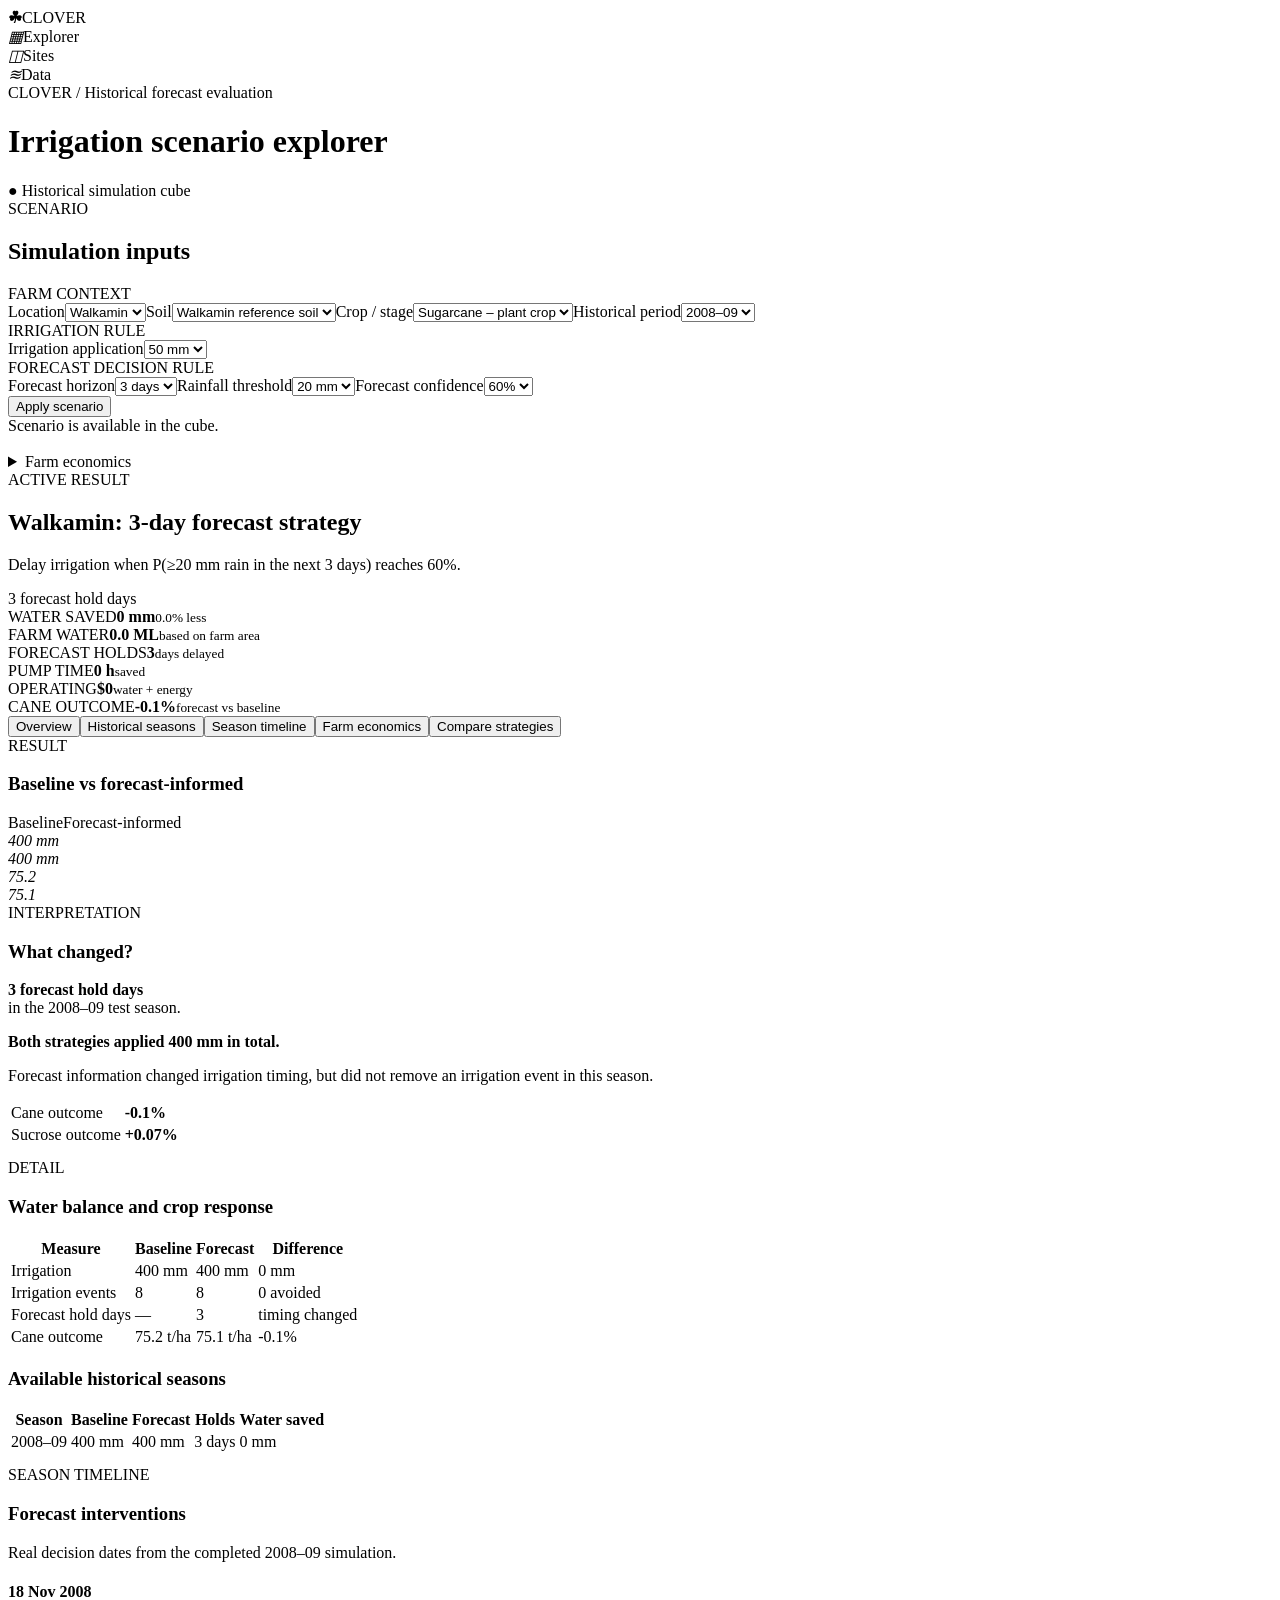
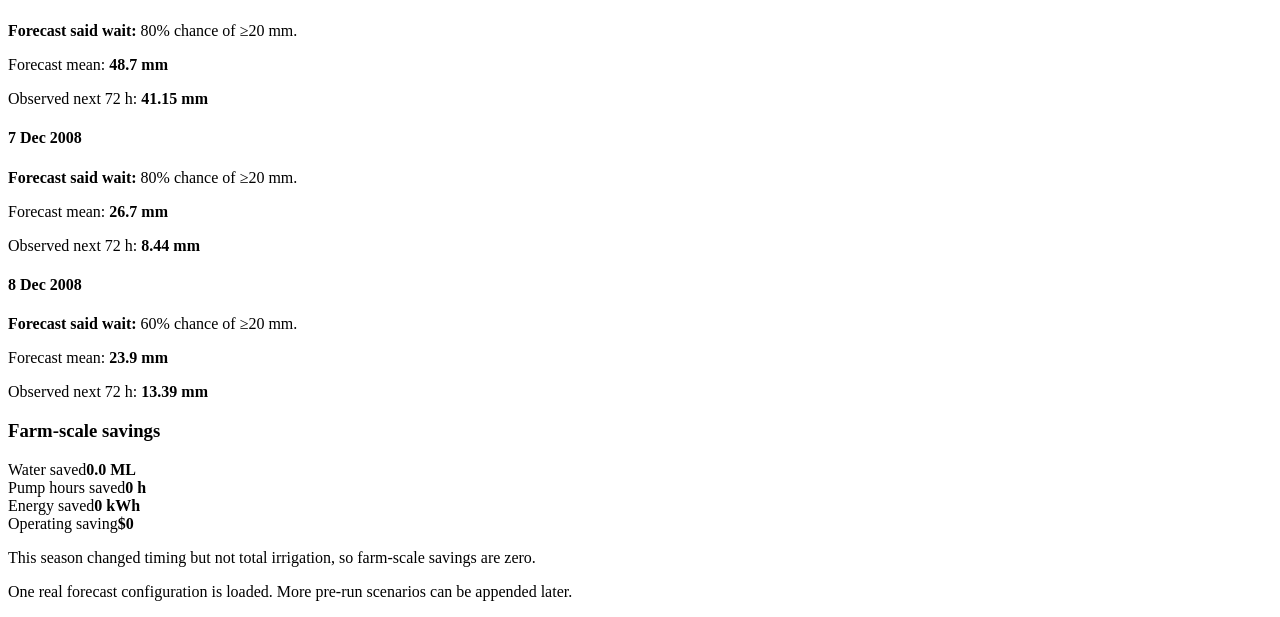
==== irat/index.html @ 1ba7d4de "Publish clean i-RAT-style CLOVER interface" ====
<!doctype html><html><head><meta charset="utf-8"><meta name="viewport" content="width=device-width,initial-scale=1"><title>CLOVER Irrigation Scenario Explorer</title><link rel="stylesheet" href="styles.css"></head><body><div class="app"><aside class="rail"><div class="brand"><b>☘</b>CLOVER</div><div class="nav on"><i>▦</i>Explorer</div><div class="nav"><i>◫</i>Sites</div><div class="nav"><i>≋</i>Data</div></aside><header class="top"><div><div class="crumb">CLOVER / Historical forecast evaluation</div><h1>Irrigation scenario explorer</h1></div><div class="badge">● Historical simulation cube</div></header><aside class="side"><div class="kick">SCENARIO</div><h2>Simulation inputs</h2><div class="sec first">FARM CONTEXT</div><label>Location</label><select><option>Walkamin</option></select><label>Soil</label><select><option>Walkamin reference soil</option></select><label>Crop / stage</label><select><option>Sugarcane – plant crop</option></select><label>Historical period</label><select><option>2008–09</option></select><div class="sec">IRRIGATION RULE</div><label>Irrigation application</label><select><option>50 mm</option></select><div class="forecast"><div class="sec">FORECAST DECISION RULE</div><label>Forecast horizon</label><select><option>3 days</option></select><label>Rainfall threshold</label><select><option>20 mm</option></select><label>Forecast confidence</label><select><option>60%</option></select></div><button class="apply" onclick="document.getElementById('hint').textContent='Scenario applied — real 2008–09 simulation output.'">Apply scenario</button><div class="hint" id="hint">Scenario is available in the cube.</div><details style="margin-top:18px"><summary>Farm economics</summary><label>Farm area (ha)</label><input id="area" value="40" type="number"><label>Pump flow (L/s)</label><input id="flow" value="60" type="number"><label>Pump power (kW)</label><input id="power" value="10" type="number"><label>Energy price ($/kWh)</label><input id="ep" value="0.30" type="number"><label>Water price ($/ML)</label><input id="wp" value="20.35" type="number"></details></aside><main class="main"><section class="head"><div><div class="kick">ACTIVE RESULT</div><h2>Walkamin: 3-day forecast strategy</h2><p>Delay irrigation when P(≥20 mm rain in the next 3 days) reaches 60%.</p></div><div class="pill">3 forecast hold days</div></section><section class="metrics"><div class="m"><span>WATER SAVED</span><b>0 mm</b><small>0.0% less</small></div><div class="m"><span>FARM WATER</span><b id="ml">0.0 ML</b><small>based on farm area</small></div><div class="m"><span>FORECAST HOLDS</span><b>3</b><small>days delayed</small></div><div class="m"><span>PUMP TIME</span><b id="hrs">0 h</b><small>saved</small></div><div class="m"><span>OPERATING</span><b id="money">$0</b><small>water + energy</small></div><div class="m"><span>CANE OUTCOME</span><b>-0.1%</b><small>forecast vs baseline</small></div></section><nav class="tabs"><button class="tab on" data-id="overview">Overview</button><button class="tab" data-id="history">Historical seasons</button><button class="tab" data-id="timeline">Season timeline</button><button class="tab" data-id="economics">Farm economics</button><button class="tab" data-id="compare">Compare strategies</button></nav><section id="overview" class="pane on"><div class="grid"><article class="panel"><div class="kick">RESULT</div><h3>Baseline vs forecast-informed</h3><div class="legend"><span><i class="d db"></i>Baseline</span><span><i class="d dt"></i>Forecast-informed</span></div><div class="chart"><div class="g"><div class="bar bb" style="height:78%"><em>400 mm</em></div><div class="bar bt" style="height:78%"><em>400 mm</em></div></div><div class="g"><div class="bar bb" style="height:65%"><em>75.2</em></div><div class="bar bt" style="height:64.9%"><em>75.1</em></div></div></div></article><article class="panel"><div class="kick">INTERPRETATION</div><h3>What changed?</h3><div class="call"><b>3 forecast hold days</b><br><span class="note">in the 2008–09 test season.</span></div><p><b>Both strategies applied 400 mm in total.</b></p><p class="note">Forecast information changed irrigation timing, but did not remove an irrigation event in this season.</p><table><tr><td>Cane outcome</td><td><b>-0.1%</b></td></tr><tr><td>Sucrose outcome</td><td><b>+0.07%</b></td></tr></table></article></div><article class="panel" style="margin-top:12px"><div class="kick">DETAIL</div><h3>Water balance and crop response</h3><table><thead><tr><th>Measure</th><th>Baseline</th><th>Forecast</th><th>Difference</th></tr></thead><tbody><tr><td>Irrigation</td><td>400 mm</td><td>400 mm</td><td>0 mm</td></tr><tr><td>Irrigation events</td><td>8</td><td>8</td><td>0 avoided</td></tr><tr><td>Forecast hold days</td><td>—</td><td>3</td><td>timing changed</td></tr><tr><td>Cane outcome</td><td>75.2 t/ha</td><td>75.1 t/ha</td><td>-0.1%</td></tr></tbody></table></article></section><section id="history" class="pane"><article class="panel" style="margin-top:12px"><h3>Available historical seasons</h3><table><thead><tr><th>Season</th><th>Baseline</th><th>Forecast</th><th>Holds</th><th>Water saved</th></tr></thead><tbody><tr><td>2008–09</td><td>400 mm</td><td>400 mm</td><td>3 days</td><td>0 mm</td></tr></tbody></table></article></section><section id="timeline" class="pane"><article class="panel" style="margin-top:12px"><div class="kick">SEASON TIMELINE</div><h3>Forecast interventions</h3><p class="note">Real decision dates from the completed 2008–09 simulation.</p></article><div class="decisions"><div class="decision"><h4>18 Nov 2008</h4><p><b>Forecast said wait:</b> 80% chance of ≥20 mm.</p><p>Forecast mean: <b>48.7 mm</b></p><p>Observed next 72 h: <b>41.15 mm</b></p></div><div class="decision"><h4>7 Dec 2008</h4><p><b>Forecast said wait:</b> 80% chance of ≥20 mm.</p><p>Forecast mean: <b>26.7 mm</b></p><p>Observed next 72 h: <b>8.44 mm</b></p></div><div class="decision"><h4>8 Dec 2008</h4><p><b>Forecast said wait:</b> 60% chance of ≥20 mm.</p><p>Forecast mean: <b>23.9 mm</b></p><p>Observed next 72 h: <b>13.39 mm</b></p></div></div></section><section id="economics" class="pane"><article class="panel" style="margin-top:12px"><h3>Farm-scale savings</h3><div class="econ"><div class="ebox"><span>Water saved</span><b id="e_ml">0.0 ML</b></div><div class="ebox"><span>Pump hours saved</span><b id="e_h">0 h</b></div><div class="ebox"><span>Energy saved</span><b id="e_kwh">0 kWh</b></div><div class="ebox"><span>Operating saving</span><b id="e_m">$0</b></div></div><p class="note">This season changed timing but not total irrigation, so farm-scale savings are zero.</p></article></section><section id="compare" class="pane"><article class="panel" style="margin-top:12px"><p class="note">One real forecast configuration is loaded. More pre-run scenarios can be appended later.</p></article></section></main></div><script src="app.js"></script></body></html>
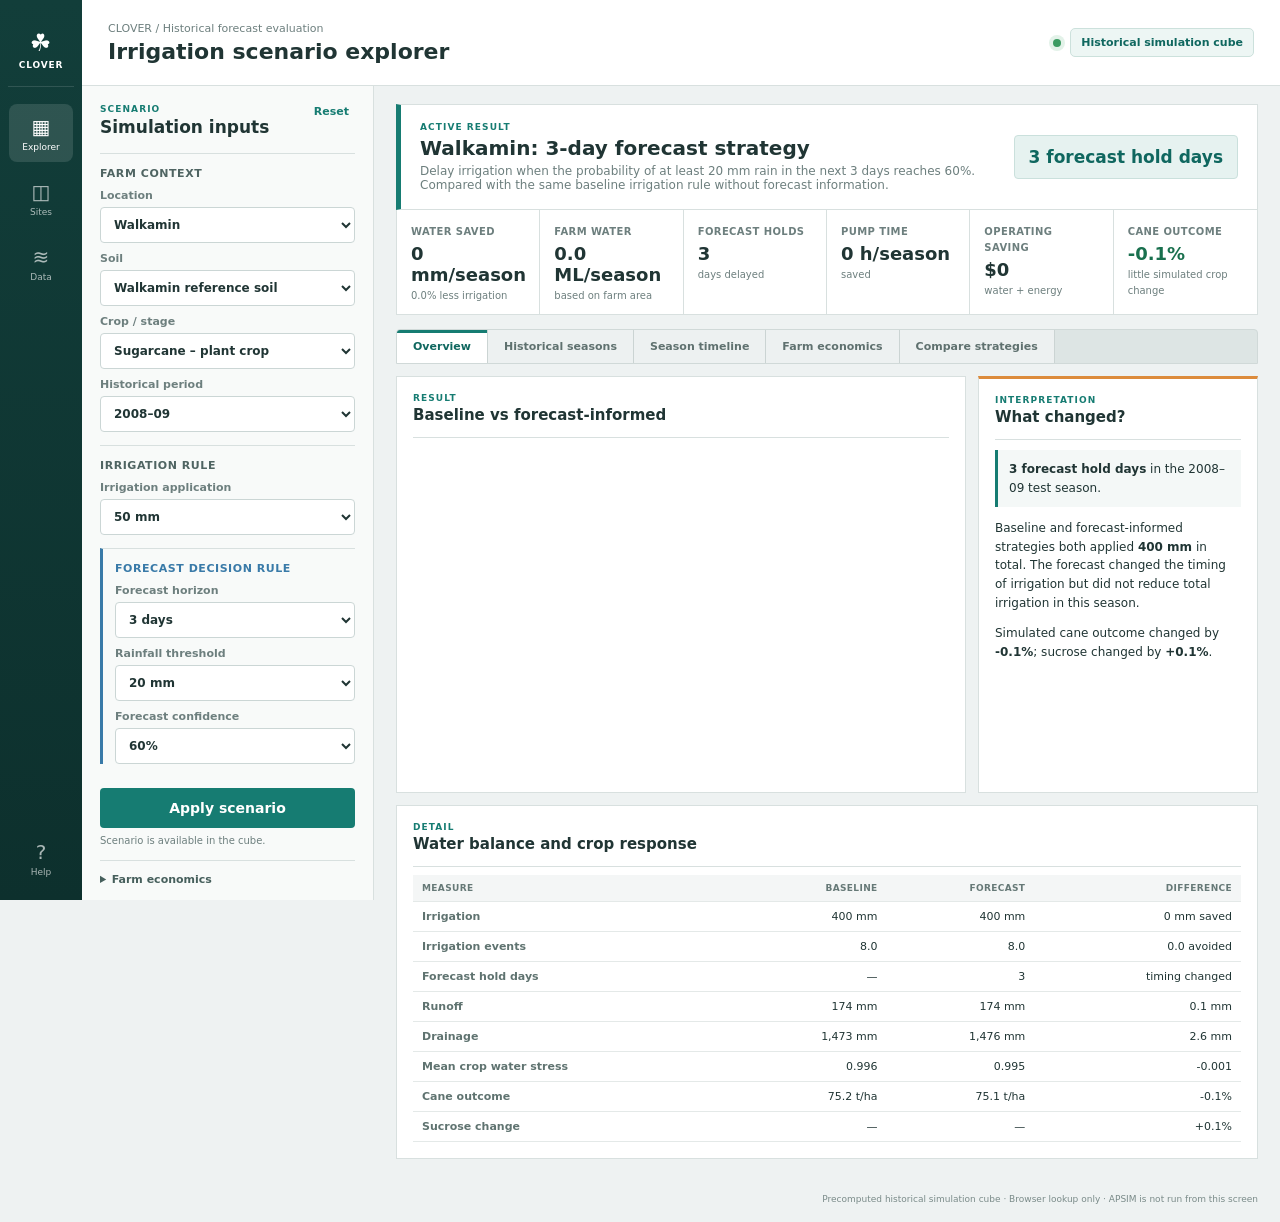
==== commit 8435b8b8: "Restore CLOVER farmer irrigation explorer on /irat" ====
--- a/irat/index.html
+++ b/irat/index.html
@@ -1 +1,159 @@
-<!doctype html><html><head><meta charset="utf-8"><meta name="viewport" content="width=device-width,initial-scale=1"><title>CLOVER Irrigation Scenario Explorer</title><link rel="stylesheet" href="styles.css"></head><body><div class="app"><aside class="rail"><div class="brand"><b>☘</b>CLOVER</div><div class="nav on"><i>▦</i>Explorer</div><div class="nav"><i>◫</i>Sites</div><div class="nav"><i>≋</i>Data</div></aside><header class="top"><div><div class="crumb">CLOVER / Historical forecast evaluation</div><h1>Irrigation scenario explorer</h1></div><div class="badge">● Historical simulation cube</div></header><aside class="side"><div class="kick">SCENARIO</div><h2>Simulation inputs</h2><div class="sec first">FARM CONTEXT</div><label>Location</label><select><option>Walkamin</option></select><label>Soil</label><select><option>Walkamin reference soil</option></select><label>Crop / stage</label><select><option>Sugarcane – plant crop</option></select><label>Historical period</label><select><option>2008–09</option></select><div class="sec">IRRIGATION RULE</div><label>Irrigation application</label><select><option>50 mm</option></select><div class="forecast"><div class="sec">FORECAST DECISION RULE</div><label>Forecast horizon</label><select><option>3 days</option></select><label>Rainfall threshold</label><select><option>20 mm</option></select><label>Forecast confidence</label><select><option>60%</option></select></div><button class="apply" onclick="document.getElementById('hint').textContent='Scenario applied — real 2008–09 simulation output.'">Apply scenario</button><div class="hint" id="hint">Scenario is available in the cube.</div><details style="margin-top:18px"><summary>Farm economics</summary><label>Farm area (ha)</label><input id="area" value="40" type="number"><label>Pump flow (L/s)</label><input id="flow" value="60" type="number"><label>Pump power (kW)</label><input id="power" value="10" type="number"><label>Energy price ($/kWh)</label><input id="ep" value="0.30" type="number"><label>Water price ($/ML)</label><input id="wp" value="20.35" type="number"></details></aside><main class="main"><section class="head"><div><div class="kick">ACTIVE RESULT</div><h2>Walkamin: 3-day forecast strategy</h2><p>Delay irrigation when P(≥20 mm rain in the next 3 days) reaches 60%.</p></div><div class="pill">3 forecast hold days</div></section><section class="metrics"><div class="m"><span>WATER SAVED</span><b>0 mm</b><small>0.0% less</small></div><div class="m"><span>FARM WATER</span><b id="ml">0.0 ML</b><small>based on farm area</small></div><div class="m"><span>FORECAST HOLDS</span><b>3</b><small>days delayed</small></div><div class="m"><span>PUMP TIME</span><b id="hrs">0 h</b><small>saved</small></div><div class="m"><span>OPERATING</span><b id="money">$0</b><small>water + energy</small></div><div class="m"><span>CANE OUTCOME</span><b>-0.1%</b><small>forecast vs baseline</small></div></section><nav class="tabs"><button class="tab on" data-id="overview">Overview</button><button class="tab" data-id="history">Historical seasons</button><button class="tab" data-id="timeline">Season timeline</button><button class="tab" data-id="economics">Farm economics</button><button class="tab" data-id="compare">Compare strategies</button></nav><section id="overview" class="pane on"><div class="grid"><article class="panel"><div class="kick">RESULT</div><h3>Baseline vs forecast-informed</h3><div class="legend"><span><i class="d db"></i>Baseline</span><span><i class="d dt"></i>Forecast-informed</span></div><div class="chart"><div class="g"><div class="bar bb" style="height:78%"><em>400 mm</em></div><div class="bar bt" style="height:78%"><em>400 mm</em></div></div><div class="g"><div class="bar bb" style="height:65%"><em>75.2</em></div><div class="bar bt" style="height:64.9%"><em>75.1</em></div></div></div></article><article class="panel"><div class="kick">INTERPRETATION</div><h3>What changed?</h3><div class="call"><b>3 forecast hold days</b><br><span class="note">in the 2008–09 test season.</span></div><p><b>Both strategies applied 400 mm in total.</b></p><p class="note">Forecast information changed irrigation timing, but did not remove an irrigation event in this season.</p><table><tr><td>Cane outcome</td><td><b>-0.1%</b></td></tr><tr><td>Sucrose outcome</td><td><b>+0.07%</b></td></tr></table></article></div><article class="panel" style="margin-top:12px"><div class="kick">DETAIL</div><h3>Water balance and crop response</h3><table><thead><tr><th>Measure</th><th>Baseline</th><th>Forecast</th><th>Difference</th></tr></thead><tbody><tr><td>Irrigation</td><td>400 mm</td><td>400 mm</td><td>0 mm</td></tr><tr><td>Irrigation events</td><td>8</td><td>8</td><td>0 avoided</td></tr><tr><td>Forecast hold days</td><td>—</td><td>3</td><td>timing changed</td></tr><tr><td>Cane outcome</td><td>75.2 t/ha</td><td>75.1 t/ha</td><td>-0.1%</td></tr></tbody></table></article></section><section id="history" class="pane"><article class="panel" style="margin-top:12px"><h3>Available historical seasons</h3><table><thead><tr><th>Season</th><th>Baseline</th><th>Forecast</th><th>Holds</th><th>Water saved</th></tr></thead><tbody><tr><td>2008–09</td><td>400 mm</td><td>400 mm</td><td>3 days</td><td>0 mm</td></tr></tbody></table></article></section><section id="timeline" class="pane"><article class="panel" style="margin-top:12px"><div class="kick">SEASON TIMELINE</div><h3>Forecast interventions</h3><p class="note">Real decision dates from the completed 2008–09 simulation.</p></article><div class="decisions"><div class="decision"><h4>18 Nov 2008</h4><p><b>Forecast said wait:</b> 80% chance of ≥20 mm.</p><p>Forecast mean: <b>48.7 mm</b></p><p>Observed next 72 h: <b>41.15 mm</b></p></div><div class="decision"><h4>7 Dec 2008</h4><p><b>Forecast said wait:</b> 80% chance of ≥20 mm.</p><p>Forecast mean: <b>26.7 mm</b></p><p>Observed next 72 h: <b>8.44 mm</b></p></div><div class="decision"><h4>8 Dec 2008</h4><p><b>Forecast said wait:</b> 60% chance of ≥20 mm.</p><p>Forecast mean: <b>23.9 mm</b></p><p>Observed next 72 h: <b>13.39 mm</b></p></div></div></section><section id="economics" class="pane"><article class="panel" style="margin-top:12px"><h3>Farm-scale savings</h3><div class="econ"><div class="ebox"><span>Water saved</span><b id="e_ml">0.0 ML</b></div><div class="ebox"><span>Pump hours saved</span><b id="e_h">0 h</b></div><div class="ebox"><span>Energy saved</span><b id="e_kwh">0 kWh</b></div><div class="ebox"><span>Operating saving</span><b id="e_m">$0</b></div></div><p class="note">This season changed timing but not total irrigation, so farm-scale savings are zero.</p></article></section><section id="compare" class="pane"><article class="panel" style="margin-top:12px"><p class="note">One real forecast configuration is loaded. More pre-run scenarios can be appended later.</p></article></section></main></div><script src="app.js"></script></body></html>+<!DOCTYPE html>
+<html lang="en">
+<head>
+  <meta charset="UTF-8" />
+  <meta name="viewport" content="width=device-width, initial-scale=1.0" />
+  <title>CLOVER Irrigation Explorer</title>
+  <link rel="stylesheet" href="styles.css" />
+  <script src="https://code.highcharts.com/highcharts.js"></script>
+</head>
+<body>
+  <div class="app-shell">
+    <nav class="rail" aria-label="CLOVER navigation">
+      <div class="rail-brand"><span class="clover-mark">☘</span><span>CLOVER</span></div>
+      <button class="rail-item active" type="button"><span>▦</span><small>Explorer</small></button>
+      <button class="rail-item" type="button"><span>◫</span><small>Sites</small></button>
+      <button class="rail-item" type="button"><span>≋</span><small>Data</small></button>
+      <div class="rail-spacer"></div>
+      <button class="rail-item" type="button"><span>?</span><small>Help</small></button>
+    </nav>
+
+    <div class="app-main">
+      <header class="tool-header">
+        <div>
+          <div class="breadcrumb">CLOVER / Historical forecast evaluation</div>
+          <h1>Irrigation scenario explorer</h1>
+        </div>
+        <div class="header-status">
+          <span class="status-dot"></span>
+          <span id="datasetBadge" class="badge warning">Loading dataset…</span>
+        </div>
+      </header>
+
+      <div id="datasetNotice" class="notice"></div>
+
+      <main class="workspace">
+        <aside class="config-panel">
+          <div class="config-header">
+            <div><span class="section-kicker">SCENARIO</span><h2>Simulation inputs</h2></div>
+            <button id="resetButton" class="text-button" type="button">Reset</button>
+          </div>
+
+          <div class="input-group">
+            <div class="group-title">Farm context</div>
+            <label>Location<select id="site"></select></label>
+            <label>Soil<select id="soil"></select></label>
+            <label>Crop / stage<select id="crop"></select></label>
+            <label>Historical period<select id="period"></select></label>
+          </div>
+
+          <div class="input-group">
+            <div class="group-title">Irrigation rule</div>
+            <label>Irrigation application<select id="irrigationAmount"></select></label>
+          </div>
+
+          <div class="input-group forecast-group">
+            <div class="group-title">Forecast decision rule</div>
+            <label>Forecast horizon<select id="forecastHorizon"></select></label>
+            <label>Rainfall threshold<select id="rainThreshold"></select></label>
+            <label>Forecast confidence<select id="probabilityThreshold"></select></label>
+          </div>
+
+          <button id="runButton" class="primary" type="button">Apply scenario</button>
+          <div id="matchHint" class="scenario-state"></div>
+
+          <details class="advanced">
+            <summary>Farm economics</summary>
+            <label>Farm area (ha)<input id="farmArea" type="number" min="0.1" step="0.1" value="40" /></label>
+            <label>Pump flow (L/s)<input id="pumpFlow" type="number" min="1" step="1" value="60" /></label>
+            <label>Pump power (kW)<input id="pumpPower" type="number" min="0.1" step="0.1" value="10" /></label>
+            <label>Energy price ($/kWh)<input id="energyPrice" type="number" min="0" step="0.01" value="0.30" /></label>
+            <label>Water price ($/ML)<input id="waterPrice" type="number" min="0" step="0.01" value="20.35" /></label>
+          </details>
+        </aside>
+
+        <section class="content">
+          <section id="resultHero" class="result-head">
+            <div>
+              <span class="eyebrow">ACTIVE RESULT</span>
+              <h2 id="heroTitle">Choose a scenario</h2>
+              <p id="heroText">Select settings and show the comparison.</p>
+            </div>
+            <div class="hero-pill" id="heroPill">—</div>
+          </section>
+
+          <section class="metric-strip">
+            <article class="metric"><span>Water saved</span><strong id="kpiWater">—</strong><small id="kpiWaterPct">—</small></article>
+            <article class="metric"><span>Farm water</span><strong id="kpiML">—</strong><small id="kpiMLNote">based on farm area</small></article>
+            <article class="metric"><span>Forecast holds</span><strong id="kpiEvents">—</strong><small>days delayed</small></article>
+            <article class="metric"><span>Pump time</span><strong id="kpiHours">—</strong><small>saved</small></article>
+            <article class="metric"><span>Operating saving</span><strong id="kpiCost">—</strong><small>water + energy</small></article>
+            <article class="metric"><span>Cane outcome</span><strong id="kpiYield">—</strong><small id="kpiYieldNote">forecast vs baseline</small></article>
+          </section>
+
+          <nav class="tabs" aria-label="Result views">
+            <button class="tab active" data-tab="overview">Overview</button>
+            <button class="tab" data-tab="annual">Historical seasons</button>
+            <button class="tab" data-tab="timeline">Season timeline</button>
+            <button class="tab" data-tab="cost">Farm economics</button>
+            <button class="tab" data-tab="compare">Compare strategies</button>
+          </nav>
+
+          <section id="overview" class="tab-panel active">
+            <div class="overview-grid">
+              <article class="tool-panel chart-panel">
+                <div class="panel-heading"><div><span class="section-kicker">RESULT</span><h3>Baseline vs forecast-informed</h3></div></div>
+                <div id="overviewChart" class="chart"></div>
+              </article>
+              <article class="tool-panel insight-panel">
+                <div class="panel-heading"><div><span class="section-kicker">INTERPRETATION</span><h3>What changed?</h3></div></div>
+                <div id="overviewNarrative" class="narrative"></div>
+              </article>
+            </div>
+            <article class="tool-panel metrics-table-wrap">
+              <div class="panel-heading"><div><span class="section-kicker">DETAIL</span><h3>Water balance and crop response</h3></div></div>
+              <table class="metrics-table"><tbody id="overviewMetrics"></tbody></table>
+            </article>
+          </section>
+
+          <section id="annual" class="tab-panel">
+            <article class="tool-panel">
+              <div class="panel-heading"><div><span class="section-kicker">HISTORICAL PERFORMANCE</span><h3>Season comparison</h3><p class="subtle">The first real cube currently contains the completed 2008–09 Walkamin comparison.</p></div></div>
+              <div id="annualChart" class="chart tall"></div>
+              <div class="table-scroll"><table><thead><tr><th>Season</th><th>Baseline</th><th>Forecast</th><th>Saved</th><th>Saving</th><th>Cane change</th><th>Outcome</th></tr></thead><tbody id="annualTable"></tbody></table></div>
+            </article>
+          </section>
+
+          <section id="timeline" class="tab-panel">
+            <article class="tool-panel">
+              <div class="panel-heading split"><div><span class="section-kicker">SEASON TRACE</span><h3>Rainfall, stress and irrigation decisions</h3><p class="subtle">The timeline shows when forecast information changed the irrigation action.</p></div><label class="compact-label">Season<select id="timelineYear"></select></label></div>
+              <div id="timelineChart" class="chart tall"></div>
+            </article>
+            <article class="tool-panel decision-panel">
+              <div class="panel-heading"><div><span class="section-kicker">DECISION LOG</span><h3>Forecast interventions</h3></div></div>
+              <div id="decisionList" class="decision-list"></div>
+            </article>
+          </section>
+
+          <section id="cost" class="tab-panel">
+            <div class="two-col">
+              <article class="tool-panel"><div class="panel-heading"><span class="section-kicker">FARM SCALE</span><h3>Water and operating savings</h3></div><div id="costSummary" class="cost-grid"></div></article>
+              <article class="tool-panel"><div class="panel-heading"><span class="section-kicker">METHOD</span><h3>Calculation</h3></div><p class="subtle">Simulation outputs stay in mm. Farm area, pump and prices are applied instantly in the browser.</p><div id="costFormula" class="formula-box"></div></article>
+            </div>
+          </section>
+
+          <section id="compare" class="tab-panel">
+            <article class="tool-panel">
+              <div class="panel-heading split"><div><span class="section-kicker">SCENARIO TEST</span><h3>Compare forecast strategies</h3><p class="subtle">Pin two pre-run scenarios and compare them side-by-side.</p></div><div class="button-row"><button id="pinA" class="secondary">Pin A</button><button id="pinB" class="secondary">Pin B</button></div></div>
+              <div id="compareEmpty" class="empty-state">One real scenario is loaded now. Add more pre-run configurations to compare strategies.</div>
+              <div id="compareContent" class="compare-grid hidden"></div>
+            </article>
+          </section>
+        </section>
+      </main>
+      <footer>Precomputed historical simulation cube · Browser lookup only · APSIM is not run from this screen</footer>
+    </div>
+  </div>
+  <script src="app.js"></script>
+</body>
+</html>
--- a/irat/styles.css
+++ b/irat/styles.css
@@ -0,0 +1,2 @@
+:root{--nav:#123e3a;--nav2:#0d302d;--teal:#167c72;--teal2:#0f675f;--blue:#397aa8;--orange:#dc8b3c;--green:#4d8a55;--bg:#eef2f2;--surface:#fff;--surface2:#f7f9f9;--text:#203534;--muted:#6d7f7e;--line:#d8e0df;--soft:#e6f2f0;--warning:#fff4d6;--warning-text:#755600}
+*{box-sizing:border-box} body{margin:0;font-family:Inter,ui-sans-serif,system-ui,-apple-system,BlinkMacSystemFont,"Segoe UI",sans-serif;background:var(--bg);color:var(--text);font-size:14px}.app-shell{min-height:100vh;display:grid;grid-template-columns:82px 1fr}.rail{background:linear-gradient(180deg,var(--nav),var(--nav2));color:#fff;padding:13px 8px;display:flex;flex-direction:column;align-items:center;gap:7px;position:sticky;top:0;height:100vh}.rail-brand{width:100%;height:74px;display:flex;flex-direction:column;align-items:center;justify-content:center;border-bottom:1px solid rgba(255,255,255,.13);margin-bottom:10px;font-size:9px;letter-spacing:.09em;font-weight:800}.clover-mark{font-size:24px;margin-bottom:3px}.rail-item{width:64px;min-height:58px;border:0;background:transparent;color:rgba(255,255,255,.65);border-radius:8px;cursor:pointer;display:flex;flex-direction:column;align-items:center;justify-content:center;gap:3px}.rail-item span{font-size:20px}.rail-item small{font-size:9px}.rail-item.active,.rail-item:hover{background:rgba(255,255,255,.12);color:#fff}.rail-spacer{flex:1}.app-main{min-width:0}.tool-header{height:86px;background:#fff;border-bottom:1px solid var(--line);padding:15px 26px;display:flex;align-items:center;justify-content:space-between;gap:20px}.tool-header h1{font-size:22px;margin:4px 0 0;font-weight:700}.breadcrumb{font-size:11px;color:var(--muted)}.header-status{display:flex;align-items:center;gap:9px}.status-dot{width:8px;height:8px;border-radius:50%;background:#3b9b62;box-shadow:0 0 0 4px #e3f2e9}.badge{padding:7px 10px;border:1px solid #cce1dc;border-radius:5px;background:#edf6f4;color:var(--teal2);font-size:11px;font-weight:700}.badge.warning{background:var(--warning);color:var(--warning-text);border-color:#eadca9}.notice{margin:12px 20px 0;padding:9px 12px;border-radius:5px;background:var(--warning);color:var(--warning-text);font-size:12px;display:none}.workspace{display:grid;grid-template-columns:292px minmax(0,1fr);min-height:calc(100vh - 86px)}.config-panel{background:#f8faf9;border-right:1px solid var(--line);padding:18px 18px 26px;position:sticky;top:0;align-self:start;max-height:calc(100vh - 86px);overflow:auto}.config-header{display:flex;align-items:flex-start;justify-content:space-between;margin-bottom:12px}.config-header h2{font-size:17px;margin:3px 0}.section-kicker,.eyebrow{font-size:9px;letter-spacing:.12em;font-weight:800;color:var(--teal);display:block}.input-group{border-top:1px solid var(--line);padding-top:13px;margin-top:13px}.group-title{font-size:11px;text-transform:uppercase;letter-spacing:.05em;font-weight:800;color:#4f6462;margin-bottom:8px}.forecast-group{border-left:3px solid var(--blue);padding-left:12px}.forecast-group .group-title{color:var(--blue)}label{display:flex;flex-direction:column;gap:5px;font-size:11px;font-weight:700;color:var(--muted);margin:9px 0}select,input{width:100%;height:36px;border:1px solid #cbd6d5;border-radius:4px;padding:6px 9px;background:#fff;color:var(--text);font:inherit;font-size:12px}select:focus,input:focus{outline:2px solid #cce4e1;border-color:var(--teal)}button{font:inherit;cursor:pointer}.primary{width:100%;height:40px;margin-top:15px;border:0;border-radius:4px;background:var(--teal);color:#fff;font-weight:800}.primary:hover{background:var(--teal2)}.secondary{border:1px solid #bdd3cf;background:#eef6f4;color:var(--teal2);padding:8px 12px;border-radius:4px;font-weight:700}.text-button{border:0;background:transparent;color:var(--teal);font-size:11px;font-weight:700}.scenario-state{font-size:10px;color:var(--muted);margin:7px 0}.advanced{margin-top:14px;border-top:1px solid var(--line);padding-top:12px}.advanced summary{cursor:pointer;font-size:11px;font-weight:800;color:#465f5c}.content{padding:18px 22px 35px;min-width:0}.result-head{background:#fff;border:1px solid var(--line);border-left:5px solid var(--teal);padding:17px 19px;display:flex;justify-content:space-between;align-items:center;gap:18px}.result-head h2{font-size:20px;margin:4px 0}.result-head p{margin:0;color:var(--muted);font-size:12px;max-width:760px}.hero-pill{background:var(--soft);border:1px solid #cae0dc;color:var(--teal2);padding:11px 14px;border-radius:4px;font-size:17px;font-weight:800;white-space:nowrap}.metric-strip{display:grid;grid-template-columns:repeat(6,1fr);background:#fff;border:1px solid var(--line);border-top:0;margin-bottom:14px}.metric{padding:12px 14px;border-right:1px solid var(--line);min-width:0}.metric:last-child{border-right:0}.metric span{font-size:10px;text-transform:uppercase;letter-spacing:.04em;color:var(--muted);font-weight:700}.metric strong{display:block;font-size:18px;margin:5px 0 1px}.metric small{font-size:10px;color:var(--muted)}.tabs{display:flex;background:#dde5e4;border:1px solid #d0d9d8;border-radius:4px 4px 0 0;padding:0;overflow:auto}.tab{border:0;border-right:1px solid #cbd4d3;background:#edf1f1;padding:10px 16px;color:#5f716f;font-weight:700;font-size:11px;white-space:nowrap}.tab.active{background:#fff;color:var(--teal2);box-shadow:inset 0 3px 0 var(--teal)}.tab-panel{display:none}.tab-panel.active{display:block}.tool-panel{background:#fff;border:1px solid var(--line);padding:16px}.overview-grid{display:grid;grid-template-columns:minmax(0,1.7fr) minmax(280px,.8fr);gap:12px;margin-top:12px}.panel-heading{border-bottom:1px solid var(--line);padding-bottom:10px;margin-bottom:8px}.panel-heading h3{font-size:15px;margin:3px 0}.panel-heading p{margin:4px 0 0}.panel-heading.split{display:flex;justify-content:space-between;align-items:flex-start;gap:16px}.chart{min-height:330px}.chart.tall{min-height:420px}.insight-panel{border-top:3px solid var(--orange)}.narrative{line-height:1.55;font-size:12px}.narrative .callout{background:#f4f8f7;border-left:3px solid var(--teal);padding:10px 11px;margin:10px 0}.metrics-table-wrap,.decision-panel{margin-top:12px}table{width:100%;border-collapse:collapse;font-size:11px}th,td{padding:8px 9px;border-bottom:1px solid #e4e9e8;text-align:right}th:first-child,td:first-child{text-align:left}th{background:#f4f6f6;color:#667977;text-transform:uppercase;letter-spacing:.04em;font-size:9px}.table-scroll{overflow:auto}.metrics-table td:first-child{font-weight:700;color:#5f7370}.subtle{color:var(--muted);font-size:11px}.compact-label{width:150px;margin:0}.decision-list{display:grid;gap:7px}.decision-card{border:1px solid var(--line);border-left:4px solid var(--blue);padding:10px 12px;display:grid;grid-template-columns:110px 1fr;gap:12px;background:#fbfcfc}.decision-card p{margin:3px 0;color:var(--muted);font-size:11px}.two-col{display:grid;grid-template-columns:1fr 1fr;gap:12px;margin-top:12px}.cost-grid{display:grid;grid-template-columns:1fr 1fr;gap:8px}.cost-item{padding:11px;background:#f5f8f7;border:1px solid #e1e7e6}.cost-item span{font-size:10px;color:var(--muted);display:block}.cost-item strong{display:block;font-size:18px;margin-top:4px}.formula-box{background:#f5f7f7;border:1px solid #e0e6e5;padding:12px;font-family:ui-monospace,SFMono-Regular,Menlo,monospace;font-size:11px;line-height:1.7}.button-row{display:flex;gap:7px}.compare-grid{display:grid;grid-template-columns:1fr 1fr;gap:10px}.compare-card{border:1px solid var(--line);padding:13px}.compare-row{display:flex;justify-content:space-between;padding:7px 0;border-bottom:1px solid var(--line);font-size:11px}.empty-state{padding:35px;text-align:center;color:var(--muted);border:1px dashed #c8d2d1;background:#fafcfc;margin-top:10px}.hidden{display:none!important}.good{color:#19704e;font-weight:800}.risk{color:#a45427;font-weight:800}.neutral{color:var(--muted);font-weight:700}footer{text-align:right;color:#7a8b89;padding:0 22px 18px;font-size:9px}@media(max-width:1200px){.metric-strip{grid-template-columns:repeat(3,1fr)}.metric:nth-child(3){border-right:0}.overview-grid{grid-template-columns:1fr}.workspace{grid-template-columns:260px minmax(0,1fr)}}@media(max-width:860px){.app-shell{grid-template-columns:1fr}.rail{display:none}.workspace{grid-template-columns:1fr}.config-panel{position:static;max-height:none;border-right:0;border-bottom:1px solid var(--line)}.metric-strip{grid-template-columns:repeat(2,1fr)}.two-col{grid-template-columns:1fr}.tool-header{height:auto}.content{padding:12px}.result-head{align-items:flex-start;flex-direction:column}}
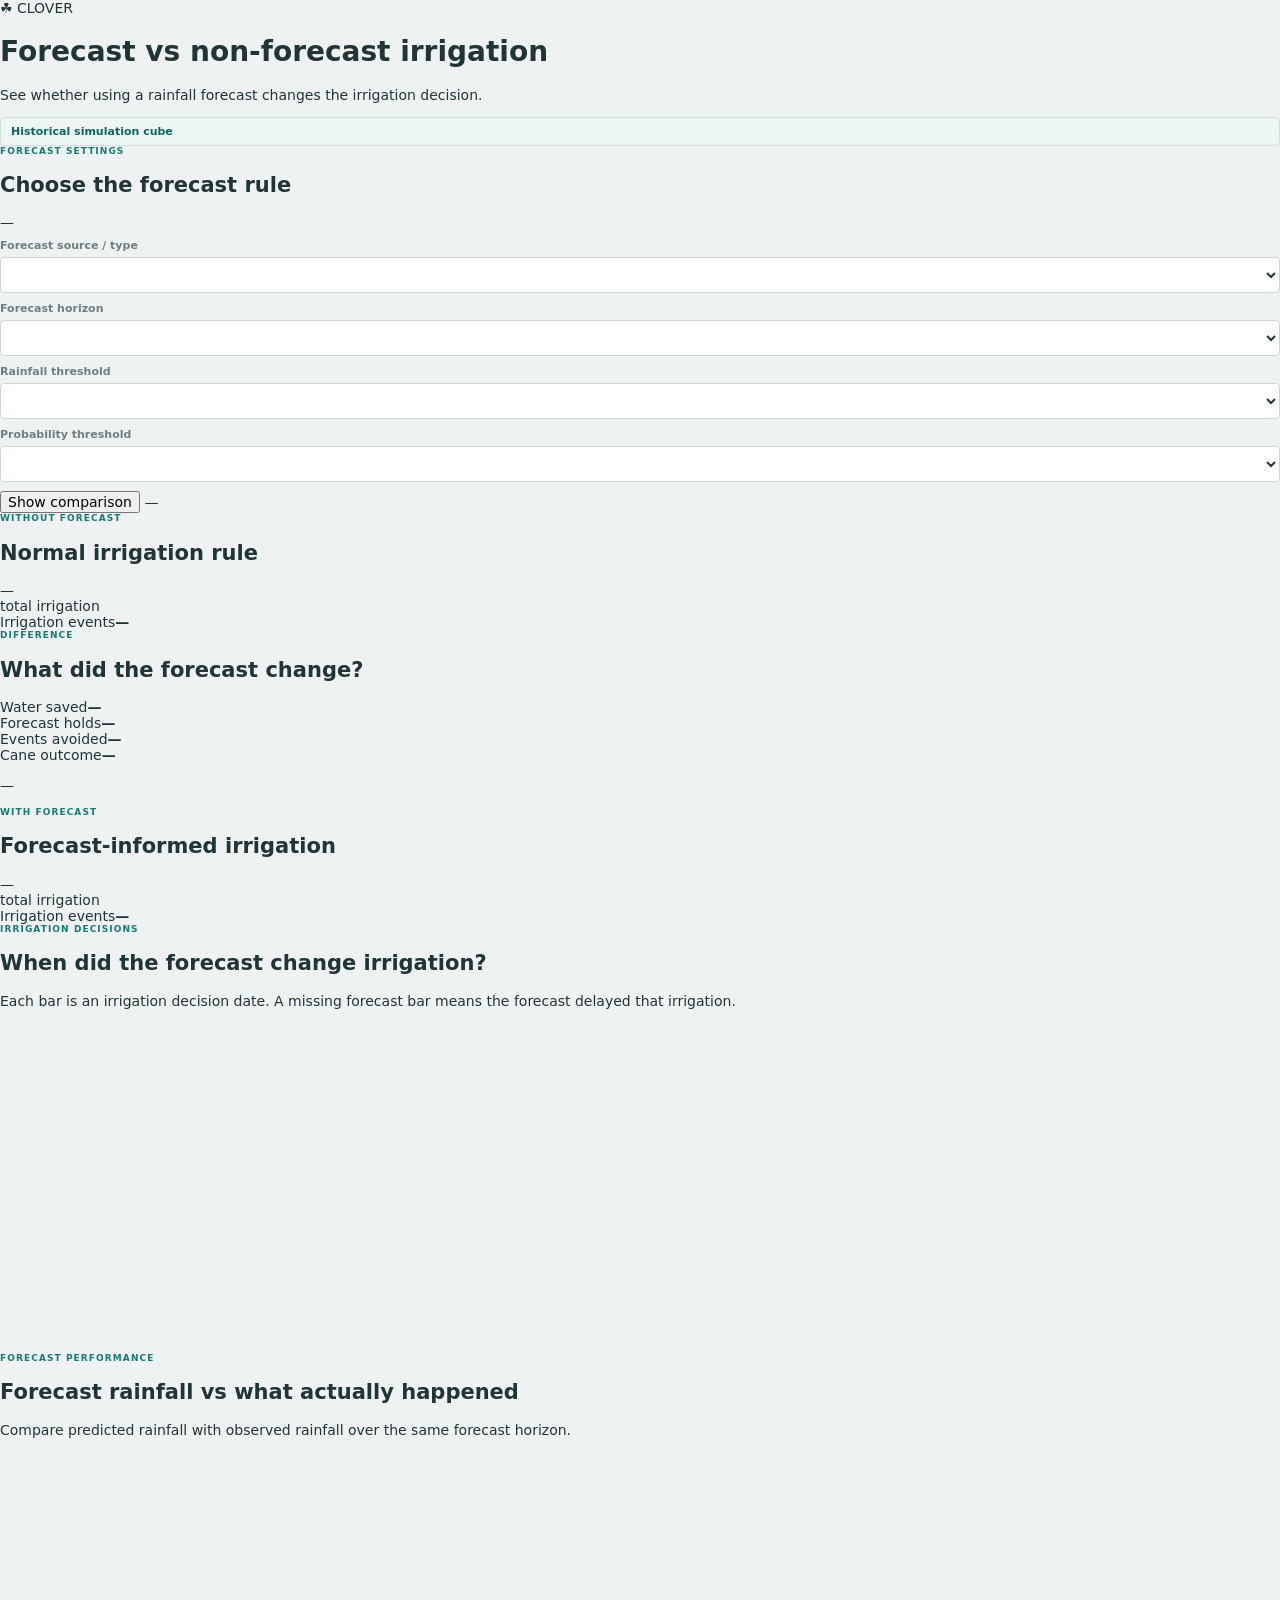
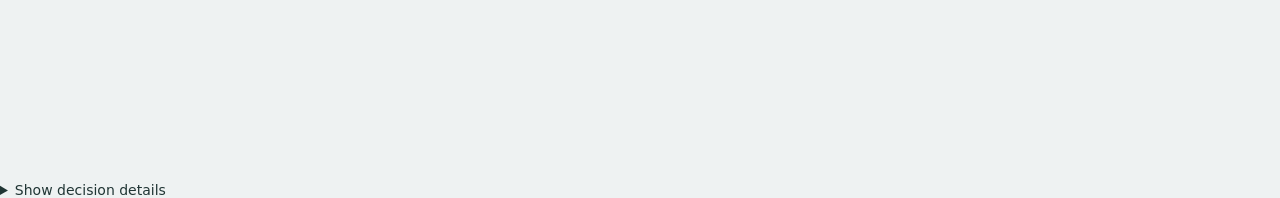
==== commit dce98467: "Simplify CLOVER interface to forecast vs non-forecast comparison" ====
--- a/irat/index.html
+++ b/irat/index.html
@@ -3,157 +3,116 @@
 <head>
   <meta charset="UTF-8" />
   <meta name="viewport" content="width=device-width, initial-scale=1.0" />
-  <title>CLOVER Irrigation Explorer</title>
+  <title>CLOVER Forecast vs Irrigation</title>
   <link rel="stylesheet" href="styles.css" />
   <script src="https://code.highcharts.com/highcharts.js"></script>
 </head>
 <body>
-  <div class="app-shell">
-    <nav class="rail" aria-label="CLOVER navigation">
-      <div class="rail-brand"><span class="clover-mark">☘</span><span>CLOVER</span></div>
-      <button class="rail-item active" type="button"><span>▦</span><small>Explorer</small></button>
-      <button class="rail-item" type="button"><span>◫</span><small>Sites</small></button>
-      <button class="rail-item" type="button"><span>≋</span><small>Data</small></button>
-      <div class="rail-spacer"></div>
-      <button class="rail-item" type="button"><span>?</span><small>Help</small></button>
-    </nav>
+  <header class="topbar">
+    <div>
+      <div class="brand">☘ CLOVER</div>
+      <h1>Forecast vs non-forecast irrigation</h1>
+      <p>See whether using a rainfall forecast changes the irrigation decision.</p>
+    </div>
+    <div id="datasetBadge" class="badge">Loading data…</div>
+  </header>
 
-    <div class="app-main">
-      <header class="tool-header">
+  <main class="page">
+    <section class="card controls-card">
+      <div class="section-head">
         <div>
-          <div class="breadcrumb">CLOVER / Historical forecast evaluation</div>
-          <h1>Irrigation scenario explorer</h1>
+          <span class="eyebrow">FORECAST SETTINGS</span>
+          <h2>Choose the forecast rule</h2>
         </div>
-        <div class="header-status">
-          <span class="status-dot"></span>
-          <span id="datasetBadge" class="badge warning">Loading dataset…</span>
+        <div id="sitePeriod" class="site-pill">—</div>
+      </div>
+
+      <div class="controls">
+        <label>Forecast source / type
+          <select id="forecastSource"></select>
+        </label>
+        <label>Forecast horizon
+          <select id="forecastHorizon"></select>
+        </label>
+        <label>Rainfall threshold
+          <select id="rainThreshold"></select>
+        </label>
+        <label>Probability threshold
+          <select id="probabilityThreshold"></select>
+        </label>
+      </div>
+
+      <div class="apply-row">
+        <button id="applyButton">Show comparison</button>
+        <span id="matchHint">—</span>
+      </div>
+    </section>
+
+    <section class="comparison-grid">
+      <article class="card strategy baseline-card">
+        <span class="eyebrow">WITHOUT FORECAST</span>
+        <h2>Normal irrigation rule</h2>
+        <div class="big-number" id="baselineWater">—</div>
+        <div class="unit">total irrigation</div>
+        <div class="mini-row"><span>Irrigation events</span><b id="baselineEvents">—</b></div>
+      </article>
+
+      <article class="card difference-card">
+        <span class="eyebrow">DIFFERENCE</span>
+        <h2>What did the forecast change?</h2>
+        <div class="difference-metrics">
+          <div><span>Water saved</span><b id="waterSaved">—</b></div>
+          <div><span>Forecast holds</span><b id="forecastHolds">—</b></div>
+          <div><span>Events avoided</span><b id="eventsAvoided">—</b></div>
+          <div><span>Cane outcome</span><b id="yieldChange">—</b></div>
         </div>
-      </header>
+        <p id="resultSentence" class="result-sentence">—</p>
+      </article>
 
-      <div id="datasetNotice" class="notice"></div>
+      <article class="card strategy forecast-card">
+        <span class="eyebrow">WITH FORECAST</span>
+        <h2>Forecast-informed irrigation</h2>
+        <div class="big-number" id="forecastWater">—</div>
+        <div class="unit">total irrigation</div>
+        <div class="mini-row"><span>Irrigation events</span><b id="forecastEvents">—</b></div>
+      </article>
+    </section>
 
-      <main class="workspace">
-        <aside class="config-panel">
-          <div class="config-header">
-            <div><span class="section-kicker">SCENARIO</span><h2>Simulation inputs</h2></div>
-            <button id="resetButton" class="text-button" type="button">Reset</button>
-          </div>
+    <section class="card chart-card">
+      <div class="section-head">
+        <div>
+          <span class="eyebrow">IRRIGATION DECISIONS</span>
+          <h2>When did the forecast change irrigation?</h2>
+          <p>Each bar is an irrigation decision date. A missing forecast bar means the forecast delayed that irrigation.</p>
+        </div>
+      </div>
+      <div id="irrigationChart" class="chart"></div>
+    </section>
 
-          <div class="input-group">
-            <div class="group-title">Farm context</div>
-            <label>Location<select id="site"></select></label>
-            <label>Soil<select id="soil"></select></label>
-            <label>Crop / stage<select id="crop"></select></label>
-            <label>Historical period<select id="period"></select></label>
-          </div>
+    <section class="card chart-card">
+      <div class="section-head">
+        <div>
+          <span class="eyebrow">FORECAST PERFORMANCE</span>
+          <h2>Forecast rainfall vs what actually happened</h2>
+          <p id="forecastChartNote">Compare predicted rainfall with observed rainfall over the same forecast horizon.</p>
+        </div>
+      </div>
+      <div id="forecastObservationChart" class="chart"></div>
+    </section>
 
-          <div class="input-group">
-            <div class="group-title">Irrigation rule</div>
-            <label>Irrigation application<select id="irrigationAmount"></select></label>
-          </div>
+    <details class="card details-card">
+      <summary>Show decision details</summary>
+      <div class="table-wrap">
+        <table>
+          <thead><tr><th>Date</th><th>Forecast mean</th><th>Probability</th><th>Observed</th><th>Forecast action</th></tr></thead>
+          <tbody id="decisionTable"></tbody>
+        </table>
+      </div>
+    </details>
 
-          <div class="input-group forecast-group">
-            <div class="group-title">Forecast decision rule</div>
-            <label>Forecast horizon<select id="forecastHorizon"></select></label>
-            <label>Rainfall threshold<select id="rainThreshold"></select></label>
-            <label>Forecast confidence<select id="probabilityThreshold"></select></label>
-          </div>
+    <div id="dataNotice" class="notice"></div>
+  </main>
 
-          <button id="runButton" class="primary" type="button">Apply scenario</button>
-          <div id="matchHint" class="scenario-state"></div>
-
-          <details class="advanced">
-            <summary>Farm economics</summary>
-            <label>Farm area (ha)<input id="farmArea" type="number" min="0.1" step="0.1" value="40" /></label>
-            <label>Pump flow (L/s)<input id="pumpFlow" type="number" min="1" step="1" value="60" /></label>
-            <label>Pump power (kW)<input id="pumpPower" type="number" min="0.1" step="0.1" value="10" /></label>
-            <label>Energy price ($/kWh)<input id="energyPrice" type="number" min="0" step="0.01" value="0.30" /></label>
-            <label>Water price ($/ML)<input id="waterPrice" type="number" min="0" step="0.01" value="20.35" /></label>
-          </details>
-        </aside>
-
-        <section class="content">
-          <section id="resultHero" class="result-head">
-            <div>
-              <span class="eyebrow">ACTIVE RESULT</span>
-              <h2 id="heroTitle">Choose a scenario</h2>
-              <p id="heroText">Select settings and show the comparison.</p>
-            </div>
-            <div class="hero-pill" id="heroPill">—</div>
-          </section>
-
-          <section class="metric-strip">
-            <article class="metric"><span>Water saved</span><strong id="kpiWater">—</strong><small id="kpiWaterPct">—</small></article>
-            <article class="metric"><span>Farm water</span><strong id="kpiML">—</strong><small id="kpiMLNote">based on farm area</small></article>
-            <article class="metric"><span>Forecast holds</span><strong id="kpiEvents">—</strong><small>days delayed</small></article>
-            <article class="metric"><span>Pump time</span><strong id="kpiHours">—</strong><small>saved</small></article>
-            <article class="metric"><span>Operating saving</span><strong id="kpiCost">—</strong><small>water + energy</small></article>
-            <article class="metric"><span>Cane outcome</span><strong id="kpiYield">—</strong><small id="kpiYieldNote">forecast vs baseline</small></article>
-          </section>
-
-          <nav class="tabs" aria-label="Result views">
-            <button class="tab active" data-tab="overview">Overview</button>
-            <button class="tab" data-tab="annual">Historical seasons</button>
-            <button class="tab" data-tab="timeline">Season timeline</button>
-            <button class="tab" data-tab="cost">Farm economics</button>
-            <button class="tab" data-tab="compare">Compare strategies</button>
-          </nav>
-
-          <section id="overview" class="tab-panel active">
-            <div class="overview-grid">
-              <article class="tool-panel chart-panel">
-                <div class="panel-heading"><div><span class="section-kicker">RESULT</span><h3>Baseline vs forecast-informed</h3></div></div>
-                <div id="overviewChart" class="chart"></div>
-              </article>
-              <article class="tool-panel insight-panel">
-                <div class="panel-heading"><div><span class="section-kicker">INTERPRETATION</span><h3>What changed?</h3></div></div>
-                <div id="overviewNarrative" class="narrative"></div>
-              </article>
-            </div>
-            <article class="tool-panel metrics-table-wrap">
-              <div class="panel-heading"><div><span class="section-kicker">DETAIL</span><h3>Water balance and crop response</h3></div></div>
-              <table class="metrics-table"><tbody id="overviewMetrics"></tbody></table>
-            </article>
-          </section>
-
-          <section id="annual" class="tab-panel">
-            <article class="tool-panel">
-              <div class="panel-heading"><div><span class="section-kicker">HISTORICAL PERFORMANCE</span><h3>Season comparison</h3><p class="subtle">The first real cube currently contains the completed 2008–09 Walkamin comparison.</p></div></div>
-              <div id="annualChart" class="chart tall"></div>
-              <div class="table-scroll"><table><thead><tr><th>Season</th><th>Baseline</th><th>Forecast</th><th>Saved</th><th>Saving</th><th>Cane change</th><th>Outcome</th></tr></thead><tbody id="annualTable"></tbody></table></div>
-            </article>
-          </section>
-
-          <section id="timeline" class="tab-panel">
-            <article class="tool-panel">
-              <div class="panel-heading split"><div><span class="section-kicker">SEASON TRACE</span><h3>Rainfall, stress and irrigation decisions</h3><p class="subtle">The timeline shows when forecast information changed the irrigation action.</p></div><label class="compact-label">Season<select id="timelineYear"></select></label></div>
-              <div id="timelineChart" class="chart tall"></div>
-            </article>
-            <article class="tool-panel decision-panel">
-              <div class="panel-heading"><div><span class="section-kicker">DECISION LOG</span><h3>Forecast interventions</h3></div></div>
-              <div id="decisionList" class="decision-list"></div>
-            </article>
-          </section>
-
-          <section id="cost" class="tab-panel">
-            <div class="two-col">
-              <article class="tool-panel"><div class="panel-heading"><span class="section-kicker">FARM SCALE</span><h3>Water and operating savings</h3></div><div id="costSummary" class="cost-grid"></div></article>
-              <article class="tool-panel"><div class="panel-heading"><span class="section-kicker">METHOD</span><h3>Calculation</h3></div><p class="subtle">Simulation outputs stay in mm. Farm area, pump and prices are applied instantly in the browser.</p><div id="costFormula" class="formula-box"></div></article>
-            </div>
-          </section>
-
-          <section id="compare" class="tab-panel">
-            <article class="tool-panel">
-              <div class="panel-heading split"><div><span class="section-kicker">SCENARIO TEST</span><h3>Compare forecast strategies</h3><p class="subtle">Pin two pre-run scenarios and compare them side-by-side.</p></div><div class="button-row"><button id="pinA" class="secondary">Pin A</button><button id="pinB" class="secondary">Pin B</button></div></div>
-              <div id="compareEmpty" class="empty-state">One real scenario is loaded now. Add more pre-run configurations to compare strategies.</div>
-              <div id="compareContent" class="compare-grid hidden"></div>
-            </article>
-          </section>
-        </section>
-      </main>
-      <footer>Precomputed historical simulation cube · Browser lookup only · APSIM is not run from this screen</footer>
-    </div>
-  </div>
   <script src="app.js"></script>
 </body>
 </html>
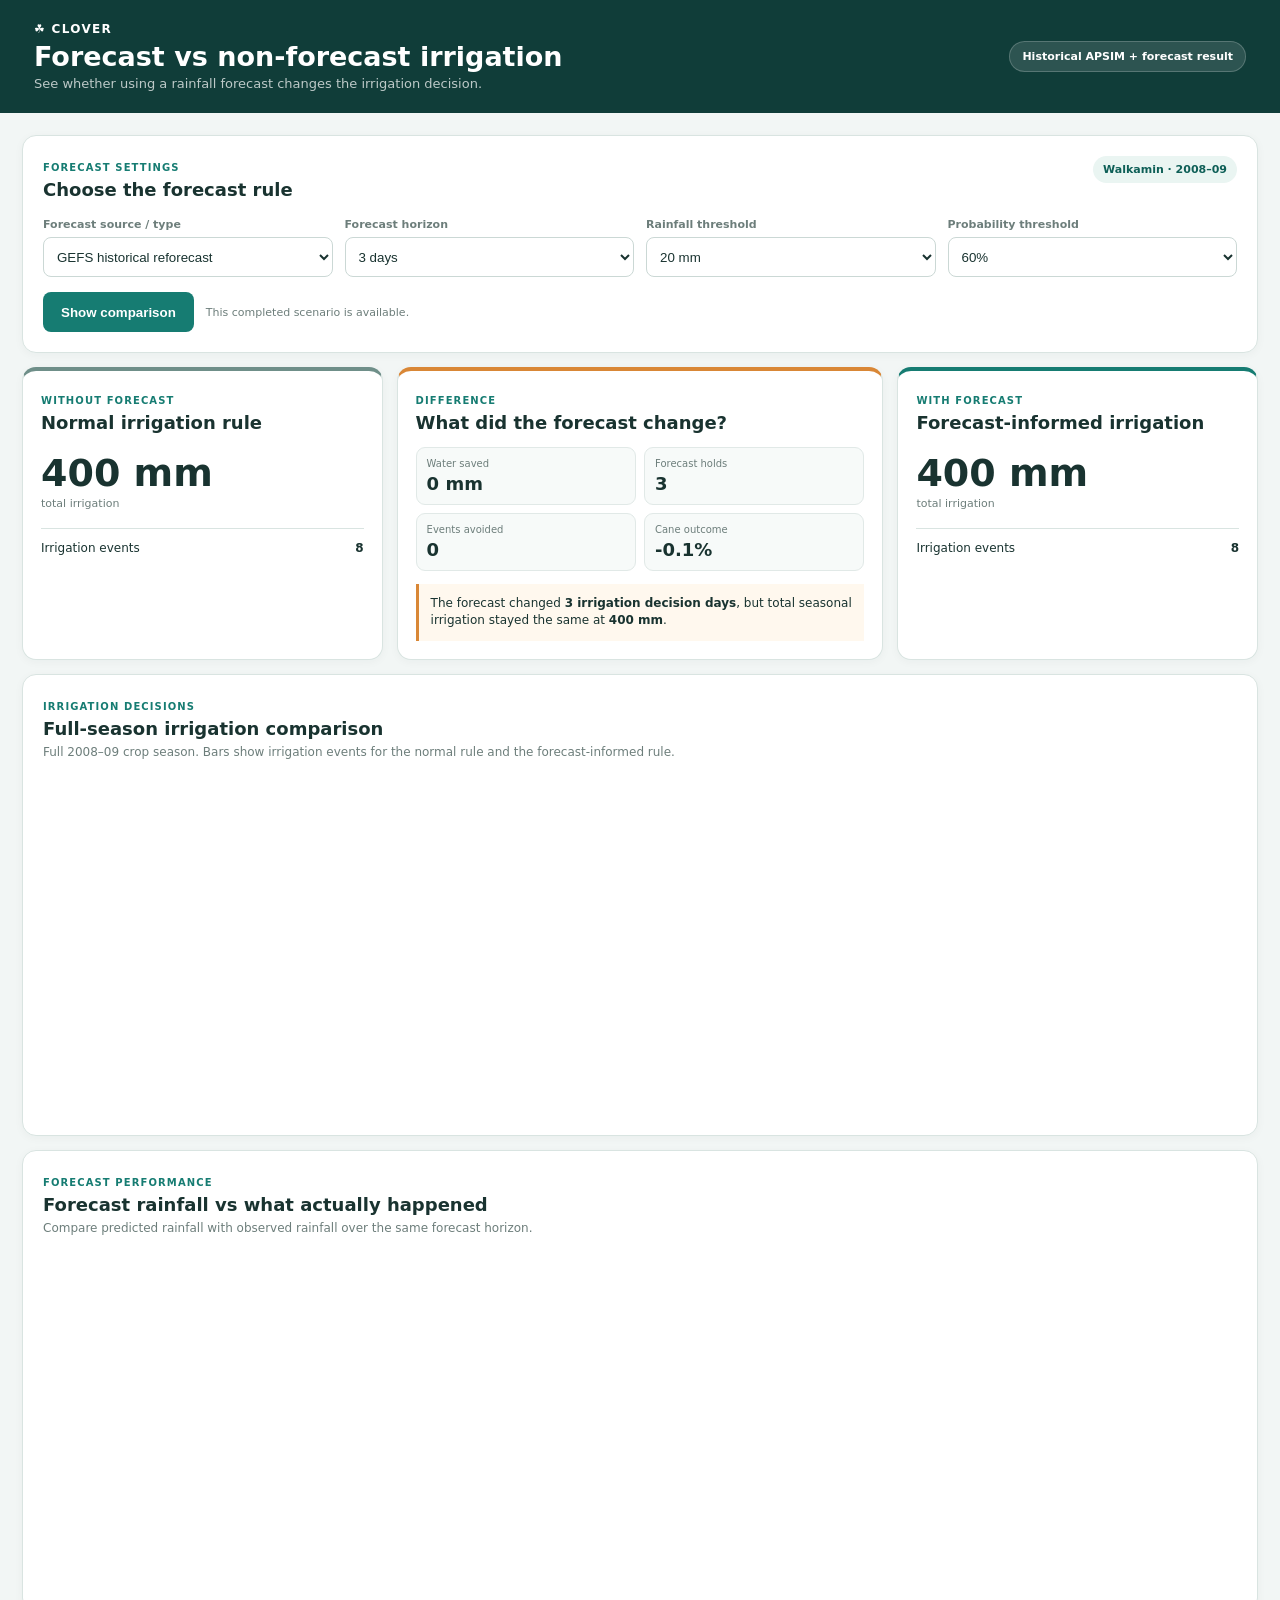
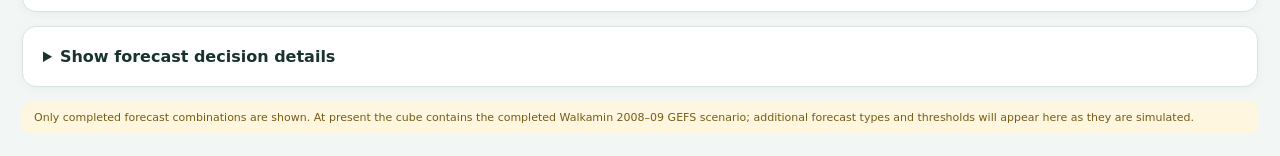
==== commit f3afdd24: "Show full-season CLOVER comparison layout" ====
--- a/irat/index.html
+++ b/irat/index.html
@@ -82,8 +82,8 @@
       <div class="section-head">
         <div>
           <span class="eyebrow">IRRIGATION DECISIONS</span>
-          <h2>When did the forecast change irrigation?</h2>
-          <p>Each bar is an irrigation decision date. A missing forecast bar means the forecast delayed that irrigation.</p>
+          <h2>Full-season irrigation comparison</h2>
+          <p>Full 2008–09 crop season. Bars show irrigation events for the normal rule and the forecast-informed rule.</p>
         </div>
       </div>
       <div id="irrigationChart" class="chart"></div>
@@ -101,7 +101,7 @@
     </section>
 
     <details class="card details-card">
-      <summary>Show decision details</summary>
+      <summary>Show forecast decision details</summary>
       <div class="table-wrap">
         <table>
           <thead><tr><th>Date</th><th>Forecast mean</th><th>Probability</th><th>Observed</th><th>Forecast action</th></tr></thead>
@@ -115,4 +115,4 @@
 
   <script src="app.js"></script>
 </body>
-</html>
+</html>
--- a/irat/styles.css
+++ b/irat/styles.css
@@ -1,2 +1 @@
-:root{--nav:#123e3a;--nav2:#0d302d;--teal:#167c72;--teal2:#0f675f;--blue:#397aa8;--orange:#dc8b3c;--green:#4d8a55;--bg:#eef2f2;--surface:#fff;--surface2:#f7f9f9;--text:#203534;--muted:#6d7f7e;--line:#d8e0df;--soft:#e6f2f0;--warning:#fff4d6;--warning-text:#755600}
-*{box-sizing:border-box} body{margin:0;font-family:Inter,ui-sans-serif,system-ui,-apple-system,BlinkMacSystemFont,"Segoe UI",sans-serif;background:var(--bg);color:var(--text);font-size:14px}.app-shell{min-height:100vh;display:grid;grid-template-columns:82px 1fr}.rail{background:linear-gradient(180deg,var(--nav),var(--nav2));color:#fff;padding:13px 8px;display:flex;flex-direction:column;align-items:center;gap:7px;position:sticky;top:0;height:100vh}.rail-brand{width:100%;height:74px;display:flex;flex-direction:column;align-items:center;justify-content:center;border-bottom:1px solid rgba(255,255,255,.13);margin-bottom:10px;font-size:9px;letter-spacing:.09em;font-weight:800}.clover-mark{font-size:24px;margin-bottom:3px}.rail-item{width:64px;min-height:58px;border:0;background:transparent;color:rgba(255,255,255,.65);border-radius:8px;cursor:pointer;display:flex;flex-direction:column;align-items:center;justify-content:center;gap:3px}.rail-item span{font-size:20px}.rail-item small{font-size:9px}.rail-item.active,.rail-item:hover{background:rgba(255,255,255,.12);color:#fff}.rail-spacer{flex:1}.app-main{min-width:0}.tool-header{height:86px;background:#fff;border-bottom:1px solid var(--line);padding:15px 26px;display:flex;align-items:center;justify-content:space-between;gap:20px}.tool-header h1{font-size:22px;margin:4px 0 0;font-weight:700}.breadcrumb{font-size:11px;color:var(--muted)}.header-status{display:flex;align-items:center;gap:9px}.status-dot{width:8px;height:8px;border-radius:50%;background:#3b9b62;box-shadow:0 0 0 4px #e3f2e9}.badge{padding:7px 10px;border:1px solid #cce1dc;border-radius:5px;background:#edf6f4;color:var(--teal2);font-size:11px;font-weight:700}.badge.warning{background:var(--warning);color:var(--warning-text);border-color:#eadca9}.notice{margin:12px 20px 0;padding:9px 12px;border-radius:5px;background:var(--warning);color:var(--warning-text);font-size:12px;display:none}.workspace{display:grid;grid-template-columns:292px minmax(0,1fr);min-height:calc(100vh - 86px)}.config-panel{background:#f8faf9;border-right:1px solid var(--line);padding:18px 18px 26px;position:sticky;top:0;align-self:start;max-height:calc(100vh - 86px);overflow:auto}.config-header{display:flex;align-items:flex-start;justify-content:space-between;margin-bottom:12px}.config-header h2{font-size:17px;margin:3px 0}.section-kicker,.eyebrow{font-size:9px;letter-spacing:.12em;font-weight:800;color:var(--teal);display:block}.input-group{border-top:1px solid var(--line);padding-top:13px;margin-top:13px}.group-title{font-size:11px;text-transform:uppercase;letter-spacing:.05em;font-weight:800;color:#4f6462;margin-bottom:8px}.forecast-group{border-left:3px solid var(--blue);padding-left:12px}.forecast-group .group-title{color:var(--blue)}label{display:flex;flex-direction:column;gap:5px;font-size:11px;font-weight:700;color:var(--muted);margin:9px 0}select,input{width:100%;height:36px;border:1px solid #cbd6d5;border-radius:4px;padding:6px 9px;background:#fff;color:var(--text);font:inherit;font-size:12px}select:focus,input:focus{outline:2px solid #cce4e1;border-color:var(--teal)}button{font:inherit;cursor:pointer}.primary{width:100%;height:40px;margin-top:15px;border:0;border-radius:4px;background:var(--teal);color:#fff;font-weight:800}.primary:hover{background:var(--teal2)}.secondary{border:1px solid #bdd3cf;background:#eef6f4;color:var(--teal2);padding:8px 12px;border-radius:4px;font-weight:700}.text-button{border:0;background:transparent;color:var(--teal);font-size:11px;font-weight:700}.scenario-state{font-size:10px;color:var(--muted);margin:7px 0}.advanced{margin-top:14px;border-top:1px solid var(--line);padding-top:12px}.advanced summary{cursor:pointer;font-size:11px;font-weight:800;color:#465f5c}.content{padding:18px 22px 35px;min-width:0}.result-head{background:#fff;border:1px solid var(--line);border-left:5px solid var(--teal);padding:17px 19px;display:flex;justify-content:space-between;align-items:center;gap:18px}.result-head h2{font-size:20px;margin:4px 0}.result-head p{margin:0;color:var(--muted);font-size:12px;max-width:760px}.hero-pill{background:var(--soft);border:1px solid #cae0dc;color:var(--teal2);padding:11px 14px;border-radius:4px;font-size:17px;font-weight:800;white-space:nowrap}.metric-strip{display:grid;grid-template-columns:repeat(6,1fr);background:#fff;border:1px solid var(--line);border-top:0;margin-bottom:14px}.metric{padding:12px 14px;border-right:1px solid var(--line);min-width:0}.metric:last-child{border-right:0}.metric span{font-size:10px;text-transform:uppercase;letter-spacing:.04em;color:var(--muted);font-weight:700}.metric strong{display:block;font-size:18px;margin:5px 0 1px}.metric small{font-size:10px;color:var(--muted)}.tabs{display:flex;background:#dde5e4;border:1px solid #d0d9d8;border-radius:4px 4px 0 0;padding:0;overflow:auto}.tab{border:0;border-right:1px solid #cbd4d3;background:#edf1f1;padding:10px 16px;color:#5f716f;font-weight:700;font-size:11px;white-space:nowrap}.tab.active{background:#fff;color:var(--teal2);box-shadow:inset 0 3px 0 var(--teal)}.tab-panel{display:none}.tab-panel.active{display:block}.tool-panel{background:#fff;border:1px solid var(--line);padding:16px}.overview-grid{display:grid;grid-template-columns:minmax(0,1.7fr) minmax(280px,.8fr);gap:12px;margin-top:12px}.panel-heading{border-bottom:1px solid var(--line);padding-bottom:10px;margin-bottom:8px}.panel-heading h3{font-size:15px;margin:3px 0}.panel-heading p{margin:4px 0 0}.panel-heading.split{display:flex;justify-content:space-between;align-items:flex-start;gap:16px}.chart{min-height:330px}.chart.tall{min-height:420px}.insight-panel{border-top:3px solid var(--orange)}.narrative{line-height:1.55;font-size:12px}.narrative .callout{background:#f4f8f7;border-left:3px solid var(--teal);padding:10px 11px;margin:10px 0}.metrics-table-wrap,.decision-panel{margin-top:12px}table{width:100%;border-collapse:collapse;font-size:11px}th,td{padding:8px 9px;border-bottom:1px solid #e4e9e8;text-align:right}th:first-child,td:first-child{text-align:left}th{background:#f4f6f6;color:#667977;text-transform:uppercase;letter-spacing:.04em;font-size:9px}.table-scroll{overflow:auto}.metrics-table td:first-child{font-weight:700;color:#5f7370}.subtle{color:var(--muted);font-size:11px}.compact-label{width:150px;margin:0}.decision-list{display:grid;gap:7px}.decision-card{border:1px solid var(--line);border-left:4px solid var(--blue);padding:10px 12px;display:grid;grid-template-columns:110px 1fr;gap:12px;background:#fbfcfc}.decision-card p{margin:3px 0;color:var(--muted);font-size:11px}.two-col{display:grid;grid-template-columns:1fr 1fr;gap:12px;margin-top:12px}.cost-grid{display:grid;grid-template-columns:1fr 1fr;gap:8px}.cost-item{padding:11px;background:#f5f8f7;border:1px solid #e1e7e6}.cost-item span{font-size:10px;color:var(--muted);display:block}.cost-item strong{display:block;font-size:18px;margin-top:4px}.formula-box{background:#f5f7f7;border:1px solid #e0e6e5;padding:12px;font-family:ui-monospace,SFMono-Regular,Menlo,monospace;font-size:11px;line-height:1.7}.button-row{display:flex;gap:7px}.compare-grid{display:grid;grid-template-columns:1fr 1fr;gap:10px}.compare-card{border:1px solid var(--line);padding:13px}.compare-row{display:flex;justify-content:space-between;padding:7px 0;border-bottom:1px solid var(--line);font-size:11px}.empty-state{padding:35px;text-align:center;color:var(--muted);border:1px dashed #c8d2d1;background:#fafcfc;margin-top:10px}.hidden{display:none!important}.good{color:#19704e;font-weight:800}.risk{color:#a45427;font-weight:800}.neutral{color:var(--muted);font-weight:700}footer{text-align:right;color:#7a8b89;padding:0 22px 18px;font-size:9px}@media(max-width:1200px){.metric-strip{grid-template-columns:repeat(3,1fr)}.metric:nth-child(3){border-right:0}.overview-grid{grid-template-columns:1fr}.workspace{grid-template-columns:260px minmax(0,1fr)}}@media(max-width:860px){.app-shell{grid-template-columns:1fr}.rail{display:none}.workspace{grid-template-columns:1fr}.config-panel{position:static;max-height:none;border-right:0;border-bottom:1px solid var(--line)}.metric-strip{grid-template-columns:repeat(2,1fr)}.two-col{grid-template-columns:1fr}.tool-header{height:auto}.content{padding:12px}.result-head{align-items:flex-start;flex-direction:column}}
+:root{--bg:#f2f6f5;--card:#fff;--text:#193330;--muted:#6d7e7b;--line:#d9e4e1;--teal:#167c72;--teal-dark:#0e5f57;--blue:#397aa8;--orange:#d98736;--soft:#eaf5f2;--soft-blue:#edf4f9}*{box-sizing:border-box}body{margin:0;background:var(--bg);color:var(--text);font-family:Inter,ui-sans-serif,system-ui,-apple-system,BlinkMacSystemFont,"Segoe UI",sans-serif}.topbar{background:#103d39;color:#fff;padding:22px 34px;display:flex;justify-content:space-between;align-items:center;gap:24px}.brand{font-size:12px;font-weight:800;letter-spacing:.11em}.topbar h1{margin:5px 0 4px;font-size:27px}.topbar p{margin:0;color:rgba(255,255,255,.72);font-size:13px}.badge{background:rgba(255,255,255,.12);border:1px solid rgba(255,255,255,.2);border-radius:999px;padding:8px 12px;font-size:11px;font-weight:700;white-space:nowrap}.page{max-width:1280px;margin:0 auto;padding:22px}.card{background:var(--card);border:1px solid var(--line);border-radius:14px;box-shadow:0 2px 10px rgba(24,60,56,.04)}.controls-card,.chart-card,.details-card{padding:20px}.section-head{display:flex;justify-content:space-between;align-items:flex-start;gap:18px}.section-head h2,.strategy h2,.difference-card h2{margin:4px 0 0;font-size:18px}.section-head p{margin:6px 0 0;color:var(--muted);font-size:12px;max-width:760px}.eyebrow{font-size:10px;letter-spacing:.11em;font-weight:800;color:var(--teal)}.site-pill{background:var(--soft);color:var(--teal-dark);font-size:11px;font-weight:700;padding:7px 10px;border-radius:999px}.controls{display:grid;grid-template-columns:repeat(4,1fr);gap:12px;margin-top:18px}.controls label{font-size:11px;color:var(--muted);font-weight:700}.controls select{width:100%;height:40px;margin-top:6px;border:1px solid #cbd8d5;border-radius:8px;padding:7px 9px;background:#fff;color:var(--text)}.apply-row{display:flex;align-items:center;gap:12px;margin-top:15px}button{height:40px;border:0;border-radius:8px;background:var(--teal);color:#fff;font-weight:800;padding:0 18px;cursor:pointer}button:disabled{opacity:.45;cursor:not-allowed}#matchHint{font-size:11px;color:var(--muted)}.comparison-grid{display:grid;grid-template-columns:1fr 1.35fr 1fr;gap:14px;margin-top:14px}.strategy,.difference-card{padding:18px}.baseline-card{border-top:4px solid #6f8f89}.forecast-card{border-top:4px solid var(--teal)}.difference-card{border-top:4px solid var(--orange)}.big-number{font-size:38px;font-weight:800;margin-top:18px}.unit{font-size:11px;color:var(--muted);margin-top:2px}.mini-row{display:flex;justify-content:space-between;align-items:center;border-top:1px solid var(--line);margin-top:18px;padding-top:12px;font-size:12px}.difference-metrics{display:grid;grid-template-columns:repeat(2,1fr);gap:8px;margin-top:14px}.difference-metrics div{background:#f7faf9;border:1px solid #e1e9e7;border-radius:9px;padding:10px}.difference-metrics span{display:block;font-size:10px;color:var(--muted)}.difference-metrics b{display:block;font-size:18px;margin-top:4px}.result-sentence{margin:13px 0 0;padding:11px 12px;background:#fff8ee;border-left:3px solid var(--orange);font-size:12px;line-height:1.45}.chart-card{margin-top:14px}.chart{height:350px;margin-top:6px}.details-card{margin-top:14px}.details-card summary{cursor:pointer;font-weight:800}.table-wrap{overflow:auto;margin-top:12px}table{width:100%;border-collapse:collapse;font-size:11px}th,td{padding:9px;border-bottom:1px solid #e5ecea;text-align:right}th:first-child,td:first-child{text-align:left}th{font-size:9px;text-transform:uppercase;letter-spacing:.05em;color:var(--muted);background:#f6f9f8}.notice{margin-top:14px;padding:10px 12px;border-radius:8px;background:#fff6df;color:#775c18;font-size:11px;display:none}@media(max-width:950px){.controls{grid-template-columns:repeat(2,1fr)}.comparison-grid{grid-template-columns:1fr}.topbar{align-items:flex-start;flex-direction:column}.chart{height:320px}}@media(max-width:600px){.page{padding:12px}.controls{grid-template-columns:1fr}.topbar{padding:18px}.topbar h1{font-size:22px}.difference-metrics{grid-template-columns:1fr 1fr}}
